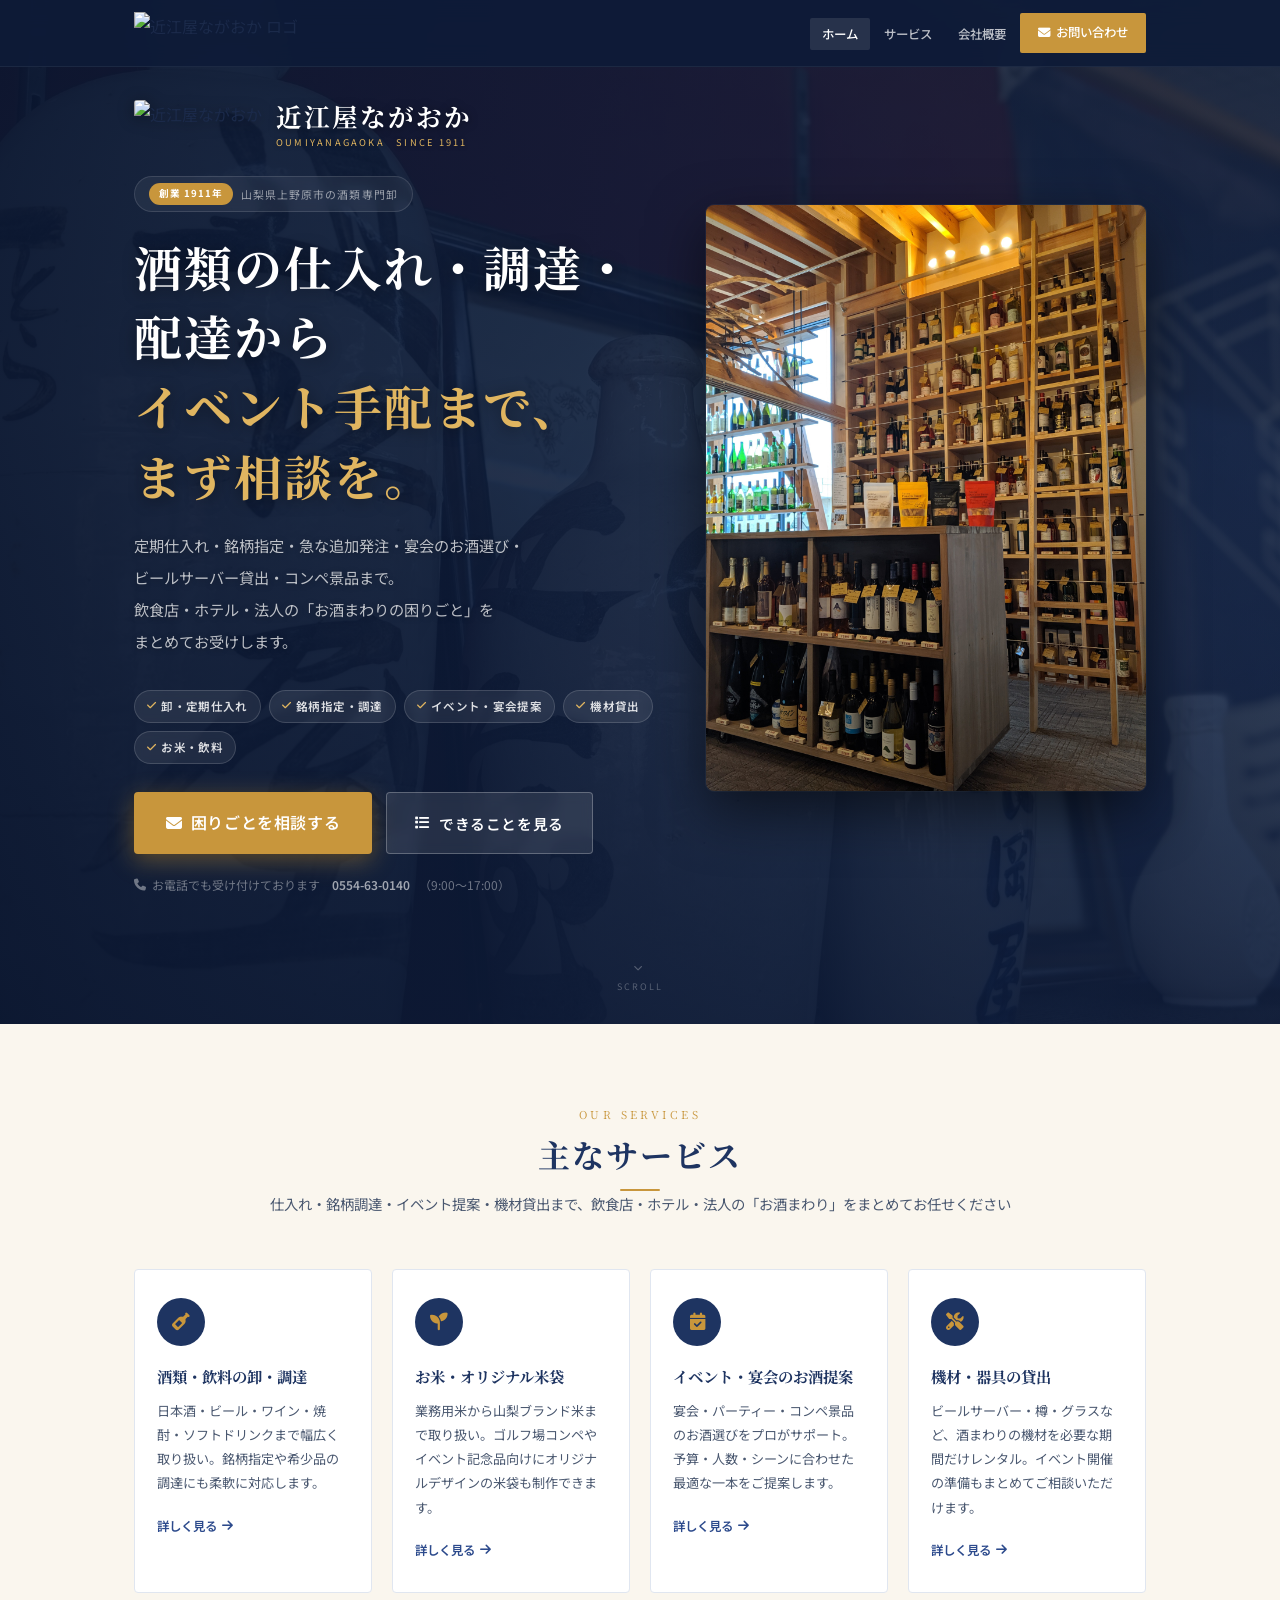
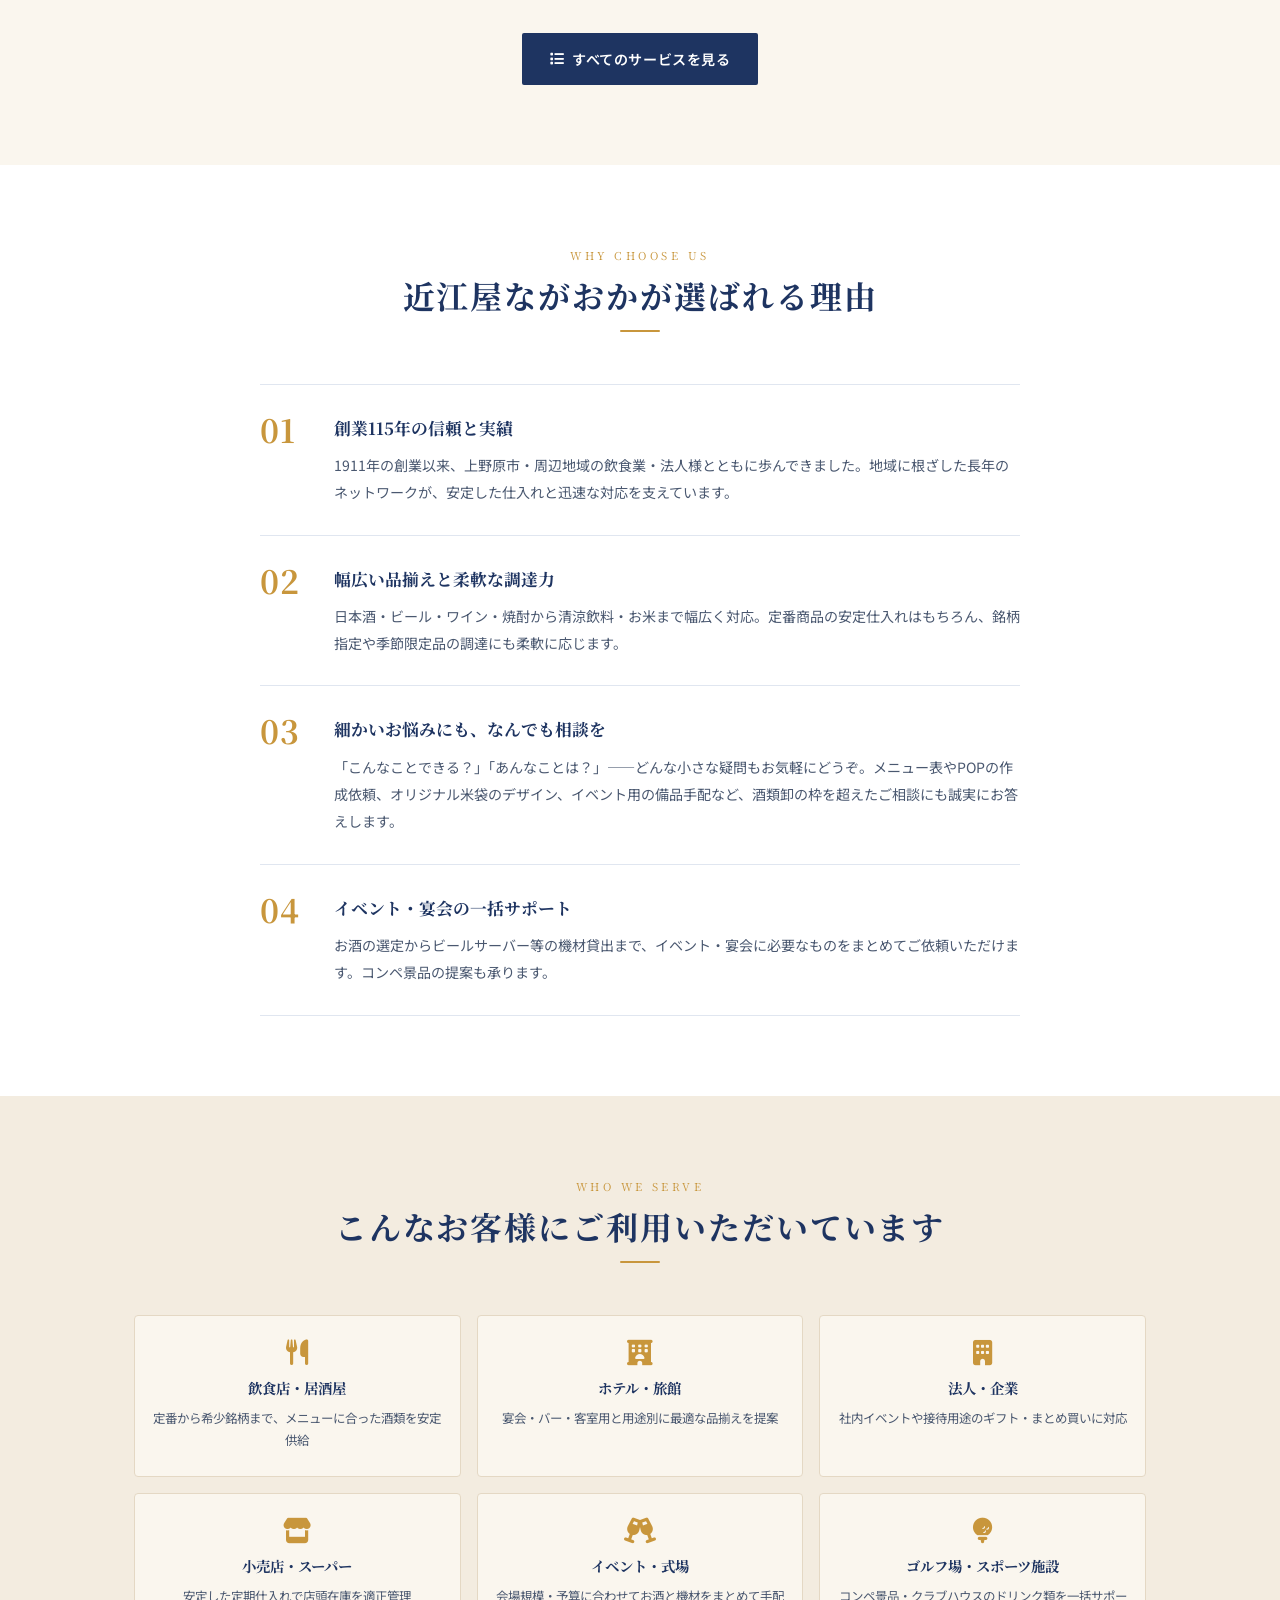
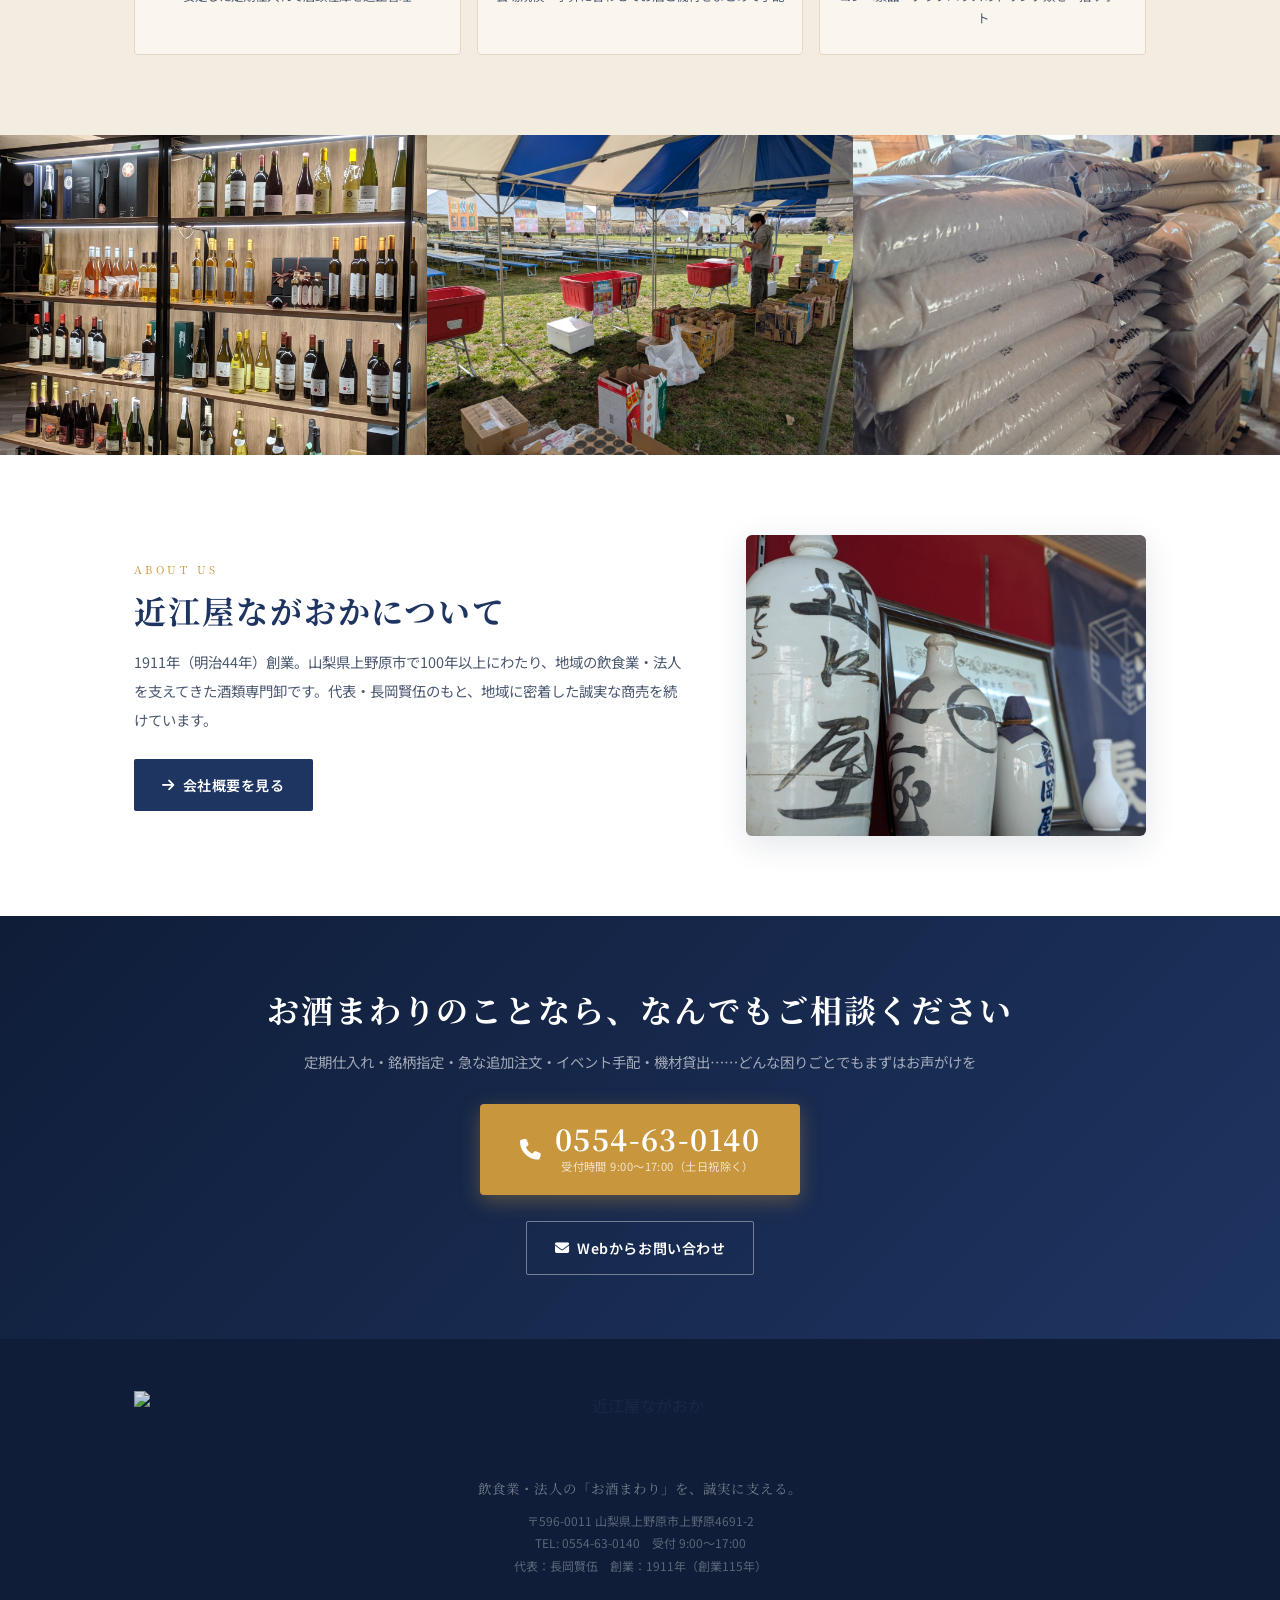
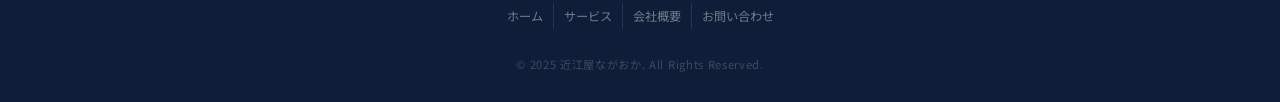
==== index.html @ 9a0a8eca "Initial commit via Netlify [skip ci]" ====
<!DOCTYPE html>
<html lang="ja">
<head>
  <meta charset="UTF-8">
  <meta name="viewport" content="width=device-width, initial-scale=1.0">
  <meta name="description" content="近江屋ながおか（上野原市）は創業1911年、地域の飲食店・法人を支える酒類専門卸です。日本酒・ビール・ワインの卸・配達・イベント提案・機材貸出まで一括サポート。">
  <title>近江屋ながおか｜酒類専門卸・上野原市</title>

  <!-- Google Fonts -->
  <link rel="preconnect" href="https://fonts.googleapis.com">
  <link rel="preconnect" href="https://fonts.gstatic.com" crossorigin>
  <link href="https://fonts.googleapis.com/css2?family=Noto+Serif+JP:wght@400;700&family=Noto+Sans+JP:wght@400;500;600&display=swap" rel="stylesheet">

  <!-- Font Awesome -->
  <link rel="stylesheet" href="https://cdn.jsdelivr.net/npm/@fortawesome/fontawesome-free@6.4.0/css/all.min.css">

  <!-- CSS -->
  <link rel="stylesheet" href="css/style.css">
  <link rel="stylesheet" href="css/index.css">
</head>
<body>

<!-- ═══════════════════════════════════════════
     ヘッダー
═══════════════════════════════════════════ -->
<header id="gh" role="banner">
  <div class="gh-inner">
    <a href="index.html" class="gh-logo" aria-label="近江屋ながおか トップへ">
      <img src="https://www.genspark.ai/api/files/s/0LkGiuzf" alt="近江屋ながおか ロゴ">
    </a>
    <button id="hbg" aria-label="メニューを開く" aria-expanded="false">
      <span></span><span></span><span></span>
    </button>
    <nav id="gnav" aria-label="グローバルナビゲーション">
      <ul>
        <li><a href="index.html">ホーム</a></li>
        <li><a href="services.html">サービス</a></li>
        <li><a href="about.html">会社概要</a></li>
        <li><a href="contact.html" class="gnav-cta"><i class="fas fa-envelope"></i> お問い合わせ</a></li>
      </ul>
    </nav>
  </div>
</header>

<!-- ═══════════════════════════════════════════
     ヒーロー
═══════════════════════════════════════════ -->
<main>
<section id="hero" aria-label="メインビジュアル">
  <div class="hero-body">
    <div class="hero-text">
      <!-- 屋号 大見出し -->
      <div class="hero-brand">
        <img src="https://www.genspark.ai/api/files/s/0LkGiuzf" alt="近江屋ながおか" class="hero-brand-logo">
        <div class="hero-brand-text">
          <span class="hero-brand-name">近江屋ながおか</span>
          <span class="hero-brand-ruby">OUMIYANAGAOKA　SINCE 1911</span>
        </div>
      </div>

      <p class="hero-badge">
        <span class="hero-badge-tag">創業 1911年</span>
        山梨県上野原市の酒類専門卸
      </p>
      <h1 class="hero-h1">
        酒類の仕入れ・調達・配達から<br>
        <em>イベント手配まで、<br class="hero-h1-br">まず相談を。</em>
      </h1>
      <p class="hero-desc">
        定期仕入れ・銘柄指定・急な追加発注・宴会のお酒選び・<br>
        ビールサーバー貸出・コンペ景品まで。<br>
        飲食店・ホテル・法人の「お酒まわりの困りごと」を<br>
        まとめてお受けします。
      </p>
      <!-- サービスタグ -->
      <div class="hero-tags">
        <span><i class="fas fa-check"></i> 卸・定期仕入れ</span>
        <span><i class="fas fa-check"></i> 銘柄指定・調達</span>
        <span><i class="fas fa-check"></i> イベント・宴会提案</span>
        <span><i class="fas fa-check"></i> 機材貸出</span>
        <span><i class="fas fa-check"></i> お米・飲料</span>
      </div>
      <div class="hero-btns">
        <a href="contact.html" class="btn btn-gold btn-lg">
          <i class="fas fa-envelope"></i> 困りごとを相談する
        </a>
        <a href="services.html" class="btn btn-tel btn-lg">
          <i class="fas fa-list"></i> できることを見る
        </a>
      </div>
      <p class="hero-tel">
        <i class="fas fa-phone"></i>
        お電話でも受け付けております &nbsp;
        <a href="tel:0554630140" style="color:rgba(255,255,255,.6);font-weight:600">0554-63-0140</a>
        &nbsp;（9:00〜17:00）
      </p>
    </div>
    <div class="hero-imgs" aria-hidden="true">
      <div class="hero-img-main">
        <img src="img/store-shelf.jpg" alt="豊富な酒類の品揃え" loading="eager">
      </div>
      <!-- hero-img-sub 非表示（1枚のみ表示） -->
    </div>
  </div>
  <div class="hero-scroll" aria-hidden="true">
    <i class="fas fa-chevron-down"></i>
    <span>SCROLL</span>
  </div>
</section>

<!-- ═══════════════════════════════════════════
     サービス概要（3カード）
═══════════════════════════════════════════ -->
<section class="section bg-cream" id="services-overview" aria-labelledby="svc-title">
  <div class="wrap">
    <header class="sec-head fade">
      <span class="sec-en">Our Services</span>
      <h2 class="sec-ja" id="svc-title">主なサービス</h2>
      <div class="sec-rule"></div>
      <p class="sec-lead">仕入れ・銘柄調達・イベント提案・機材貸出まで、飲食店・ホテル・法人の「お酒まわり」をまとめてお任せください</p>
    </header>

    <div class="svc-index-grid">
      <!-- カード1 -->
      <article class="svc-card fade fade-d1">
        <div class="svc-icon"><i class="fas fa-wine-bottle"></i></div>
        <h3>酒類・飲料の卸・調達</h3>
        <p>日本酒・ビール・ワイン・焼酎・ソフトドリンクまで幅広く取り扱い。銘柄指定や希少品の調達にも柔軟に対応します。</p>
        <a href="services.html#sourcing" class="svc-more">詳しく見る <i class="fas fa-arrow-right"></i></a>
      </article>
      <!-- カード2 -->
      <article class="svc-card fade fade-d2">
        <div class="svc-icon"><i class="fas fa-seedling"></i></div>
        <h3>お米・オリジナル米袋</h3>
        <p>業務用米から山梨ブランド米まで取り扱い。ゴルフ場コンペやイベント記念品向けにオリジナルデザインの米袋も制作できます。</p>
        <a href="services.html#rice" class="svc-more">詳しく見る <i class="fas fa-arrow-right"></i></a>
      </article>
      <!-- カード3（旧カード2） -->
      <article class="svc-card fade fade-d3">
        <div class="svc-icon"><i class="fas fa-calendar-check"></i></div>
        <h3>イベント・宴会のお酒提案</h3>
        <p>宴会・パーティー・コンペ景品のお酒選びをプロがサポート。予算・人数・シーンに合わせた最適な一本をご提案します。</p>
        <a href="services.html#event" class="svc-more">詳しく見る <i class="fas fa-arrow-right"></i></a>
      </article>
      <!-- カード3 -->
      <article class="svc-card fade fade-d3">
        <div class="svc-icon"><i class="fas fa-tools"></i></div>
        <h3>機材・器具の貸出</h3>
        <p>ビールサーバー・樽・グラスなど、酒まわりの機材を必要な期間だけレンタル。イベント開催の準備もまとめてご相談いただけます。</p>
        <a href="services.html#rental" class="svc-more">詳しく見る <i class="fas fa-arrow-right"></i></a>
      </article>
    </div>

    <div class="svc-all-btn fade">
      <a href="services.html" class="btn btn-navy">
        <i class="fas fa-list"></i> すべてのサービスを見る
      </a>
    </div>
  </div>
</section>

<!-- ═══════════════════════════════════════════
     強み（ナンバリング形式）
═══════════════════════════════════════════ -->
<section class="section bg-white" id="strengths" aria-labelledby="str-title">
  <div class="wrap">
    <header class="sec-head fade">
      <span class="sec-en">Why Choose Us</span>
      <h2 class="sec-ja" id="str-title">近江屋ながおかが選ばれる理由</h2>
      <div class="sec-rule"></div>
    </header>

    <ol class="strength-list">
      <li class="strength-item fade">
        <span class="str-num">01</span>
        <div class="str-body">
          <h3>創業115年の信頼と実績</h3>
          <p>1911年の創業以来、上野原市・周辺地域の飲食業・法人様とともに歩んできました。地域に根ざした長年のネットワークが、安定した仕入れと迅速な対応を支えています。</p>
        </div>
      </li>
      <li class="strength-item fade">
        <span class="str-num">02</span>
        <div class="str-body">
          <h3>幅広い品揃えと柔軟な調達力</h3>
          <p>日本酒・ビール・ワイン・焼酎から清涼飲料・お米まで幅広く対応。定番商品の安定仕入れはもちろん、銘柄指定や季節限定品の調達にも柔軟に応じます。</p>
        </div>
      </li>
      <li class="strength-item fade">
        <span class="str-num">03</span>
        <div class="str-body">
          <h3>細かいお悩みにも、なんでも相談を</h3>
          <p>「こんなことできる？」「あんなことは？」——どんな小さな疑問もお気軽にどうぞ。メニュー表やPOPの作成依頼、オリジナル米袋のデザイン、イベント用の備品手配など、酒類卸の枠を超えたご相談にも誠実にお答えします。</p>
        </div>
      </li>
      <li class="strength-item fade">
        <span class="str-num">04</span>
        <div class="str-body">
          <h3>イベント・宴会の一括サポート</h3>
          <p>お酒の選定からビールサーバー等の機材貸出まで、イベント・宴会に必要なものをまとめてご依頼いただけます。コンペ景品の提案も承ります。</p>
        </div>
      </li>
    </ol>
  </div>
</section>

<!-- ═══════════════════════════════════════════
     対象業種
═══════════════════════════════════════════ -->
<section class="section bg-ivory" id="targets" aria-labelledby="tgt-title">
  <div class="wrap">
    <header class="sec-head fade">
      <span class="sec-en">Who We Serve</span>
      <h2 class="sec-ja" id="tgt-title">こんなお客様にご利用いただいています</h2>
      <div class="sec-rule"></div>
    </header>

    <div class="target-grid">
      <div class="target-card fade fade-d1">
        <i class="fas fa-utensils" aria-hidden="true"></i>
        <h3>飲食店・居酒屋</h3>
        <p>定番から希少銘柄まで、メニューに合った酒類を安定供給</p>
      </div>
      <div class="target-card fade fade-d2">
        <i class="fas fa-hotel" aria-hidden="true"></i>
        <h3>ホテル・旅館</h3>
        <p>宴会・バー・客室用と用途別に最適な品揃えを提案</p>
      </div>
      <div class="target-card fade fade-d3">
        <i class="fas fa-building" aria-hidden="true"></i>
        <h3>法人・企業</h3>
        <p>社内イベントや接待用途のギフト・まとめ買いに対応</p>
      </div>
      <div class="target-card fade fade-d1">
        <i class="fas fa-store" aria-hidden="true"></i>
        <h3>小売店・スーパー</h3>
        <p>安定した定期仕入れで店頭在庫を適正管理</p>
      </div>
      <div class="target-card fade fade-d2">
        <i class="fas fa-glass-cheers" aria-hidden="true"></i>
        <h3>イベント・式場</h3>
        <p>会場規模・予算に合わせてお酒と機材をまとめて手配</p>
      </div>
      <div class="target-card fade fade-d3">
        <i class="fas fa-golf-ball" aria-hidden="true"></i>
        <h3>ゴルフ場・スポーツ施設</h3>
        <p>コンペ景品・クラブハウスのドリンク類を一括サポート</p>
      </div>
    </div>
  </div>
</section>

<!-- ═══════════════════════════════════════════
     写真帯
═══════════════════════════════════════════ -->
<div class="photo-strip" aria-hidden="true">
  <div class="photo-strip-item">
    <img src="img/event-sake2.jpg" alt="イベントでのお酒の陳列" loading="lazy">
  </div>
  <div class="photo-strip-item">
    <img src="img/event-dobu.jpg" alt="野外バーベキューイベントの様子" loading="lazy">
  </div>
  <div class="photo-strip-item">
    <img src="img/rice-stock.jpg" alt="お米の大量在庫・卸対応" loading="lazy">
  </div>
</div>

<!-- ═══════════════════════════════════════════
     会社概要リンク帯
═══════════════════════════════════════════ -->
<section class="section bg-white" id="about-teaser" aria-labelledby="abt-title">
  <div class="wrap about-teaser-inner">
    <div class="about-teaser-text fade">
      <span class="sec-en">About Us</span>
      <h2 class="sec-ja" id="abt-title" style="text-align:left;margin-bottom:16px">近江屋ながおかについて</h2>
      <p style="color:var(--tx-mid);font-size:.9rem;line-height:2;margin-bottom:24px">
        1911年（明治44年）創業。山梨県上野原市で100年以上にわたり、地域の飲食業・法人を支えてきた酒類専門卸です。代表・長岡賢伍のもと、地域に密着した誠実な商売を続けています。
      </p>
      <a href="about.html" class="btn btn-navy">
        <i class="fas fa-arrow-right"></i> 会社概要を見る
      </a>
    </div>
    <div class="about-teaser-img fade fade-d2">
      <img src="img/hero-bg.jpg" alt="創業以来受け継がれる近江屋ながおかの歴史" loading="lazy">
    </div>
  </div>
</section>

<!-- ═══════════════════════════════════════════
     CTAバナー
═══════════════════════════════════════════ -->
<div class="cta-band" role="complementary" aria-label="お問い合わせ案内">
  <h2 class="fade">お酒まわりのことなら、なんでもご相談ください</h2>
  <p class="fade fade-d1">定期仕入れ・銘柄指定・急な追加注文・イベント手配・機材貸出……どんな困りごとでもまずはお声がけを</p>
  <div class="fade fade-d2">
    <a href="tel:0554630140" class="cta-tel-btn">
      <i class="fas fa-phone"></i>
      <span>
        <span class="cta-tel-num">0554-63-0140</span>
        <span class="cta-tel-hrs">受付時間 9:00〜17:00（土日祝除く）</span>
      </span>
    </a>
  </div>
  <div class="cta-sub fade fade-d3">
    <a href="contact.html" class="btn btn-outline" style="color:#fff;border-color:rgba(255,255,255,.4)">
      <i class="fas fa-envelope"></i> Webからお問い合わせ
    </a>
  </div>
</div>
</main>

<!-- ═══════════════════════════════════════════
     フッター
═══════════════════════════════════════════ -->
<footer id="gf" role="contentinfo">
  <div class="gf-inner">
    <div class="gf-logo">
      <img src="https://www.genspark.ai/api/files/s/0LkGiuzf" alt="近江屋ながおか">
    </div>
    <p class="gf-catch">飲食業・法人の「お酒まわり」を、誠実に支える。</p>
    <p class="gf-info">
      〒596-0011 山梨県上野原市上野原4691-2<br>
      TEL: 0554-63-0140　受付 9:00〜17:00<br>
      代表：長岡賢伍　創業：1911年（創業115年）
    </p>
    <nav class="gf-nav" aria-label="フッターナビゲーション">
      <ul>
        <li><a href="index.html">ホーム</a></li>
        <li><a href="services.html">サービス</a></li>
        <li><a href="about.html">会社概要</a></li>
        <li><a href="contact.html">お問い合わせ</a></li>
      </ul>
    </nav>
    <p class="gf-copy">© 2025 近江屋ながおか. All Rights Reserved.</p>
  </div>
</footer>

<!-- ページトップ -->
<button id="pg-top" aria-label="ページトップへ戻る">
  <i class="fas fa-chevron-up"></i>
</button>

<script src="js/main.js"></script>
</body>
</html>
---- css/style.css ----
/* ============================================================
   近江屋ながおか — 共通スタイルシート v6
   設計：シンプル・清潔・老舗感・モバイルファースト
   紺（#1e3461）× 金（#c8963c）× クリーム（#faf6ee）
   ============================================================ */

/* ── カスタムプロパティ ─────────────────────── */
:root {
  --navy:      #1e3461;
  --navy-deep: #0f1d38;
  --navy-mid:  #2c4a8c;
  --navy-pale: #edf0f8;
  --gold:      #c8963c;
  --gold-lt:   #e0b560;
  --cream:     #faf6ee;
  --ivory:     #f3ece0;
  --sand:      #e8dcc8;
  --tx-dark:   #1b2a4a;
  --tx-mid:    #4a5870;
  --tx-muted:  #8a96ae;
  --rule:      #e0e6f0;
  --rule-w:    #e4d8c4;
  --white:     #ffffff;

  --serif: 'Noto Serif JP', 'Yu Mincho', serif;
  --sans:  'Noto Sans JP', 'Hiragino Kaku Gothic ProN', sans-serif;
  --wrap:  1060px;
  --ease:  0.25s ease;
}

/* ── リセット ─────────────────────────────── */
*,*::before,*::after{box-sizing:border-box;margin:0;padding:0}
html{scroll-behavior:smooth;font-size:16px}
body{font-family:var(--sans);color:var(--tx-dark);background:var(--white);
     line-height:1.85;-webkit-font-smoothing:antialiased}
img{max-width:100%;height:auto;display:block}
a{color:inherit;text-decoration:none}
ul{list-style:none}
button{cursor:pointer;border:none;background:none;font-family:inherit}

/* ── レイアウト補助 ──────────────────────── */
.wrap{max-width:var(--wrap);margin:0 auto;padding:0 24px}
.section{padding:80px 0}
.section-sm{padding:56px 0}
.bg-white{background:var(--white)}
.bg-cream{background:var(--cream)}
.bg-ivory{background:var(--ivory)}
.bg-navy{background:var(--navy);color:#fff}

/* ── セクションヘッダー（共通） ────────────── */
.sec-head{text-align:center;margin-bottom:52px}
.sec-en{
  display:block;font-family:var(--serif);font-size:.68rem;
  letter-spacing:.32em;color:var(--gold);text-transform:uppercase;
  margin-bottom:8px
}
.sec-ja{
  font-family:var(--serif);font-size:clamp(1.45rem,3vw,2rem);
  font-weight:700;color:var(--navy);letter-spacing:.06em;line-height:1.4;
  margin-bottom:12px
}
.bg-navy .sec-ja{color:#fff}
.sec-lead{font-size:.9rem;color:var(--tx-mid)}
.bg-navy .sec-lead{color:rgba(255,255,255,.6)}
.sec-rule{
  width:40px;height:2px;background:var(--gold);
  margin:12px auto 0;border-radius:1px
}

/* ── ボタン ───────────────────────────────── */
.btn{
  display:inline-flex;align-items:center;justify-content:center;
  gap:8px;padding:13px 28px;border-radius:2px;
  font-family:var(--sans);font-size:.88rem;font-weight:600;
  letter-spacing:.04em;cursor:pointer;border:none;
  transition:background var(--ease),color var(--ease),
             transform var(--ease),box-shadow var(--ease);
  white-space:nowrap
}
.btn:hover{transform:translateY(-2px)}
.btn-gold{
  background:var(--gold);color:#fff;
  box-shadow:0 4px 14px rgba(200,150,60,.32)
}
.btn-gold:hover{
  background:var(--gold-lt);color:var(--navy-deep);
  box-shadow:0 6px 20px rgba(200,150,60,.42)
}
.btn-navy{background:var(--navy);color:#fff}
.btn-navy:hover{background:var(--navy-mid)}
.btn-outline{
  background:transparent;color:var(--navy);
  border:1.5px solid var(--navy)
}
.btn-outline:hover{background:var(--navy);color:#fff}
.btn-lg{padding:16px 36px;font-size:1rem}
.btn-full{width:100%}
.btn-tel{
  background:transparent;color:inherit;
  border:1.5px solid rgba(255,255,255,.5)
}
.btn-tel:hover{background:rgba(255,255,255,.1);border-color:#fff}

/* ── フェードイン ─────────────────────────── */
.fade{opacity:0;transform:translateY(18px);
      transition:opacity .6s ease,transform .6s ease}
.fade.in{opacity:1;transform:none}
.fade-d1{transition-delay:.1s}
.fade-d2{transition-delay:.2s}
.fade-d3{transition-delay:.3s}

/* ═══════════════════════════════════════════
   ヘッダー（全ページ共通）
═══════════════════════════════════════════ */
#gh{
  position:fixed;top:0;left:0;width:100%;z-index:900;
  padding:12px 0;
  background:rgba(14,27,56,.9);
  backdrop-filter:blur(12px);
  border-bottom:1px solid rgba(255,255,255,.06);
  transition:padding var(--ease),background var(--ease),box-shadow var(--ease)
}
#gh.scrolled{
  padding:8px 0;
  background:rgba(14,27,56,.98);
  box-shadow:0 2px 20px rgba(0,0,0,.35)
}
.gh-inner{
  max-width:var(--wrap);margin:0 auto;padding:0 24px;
  display:flex;align-items:center;justify-content:space-between;gap:12px
}
.gh-logo{flex-shrink:0}
.gh-logo img{
  height:42px;width:auto;
  transition:opacity var(--ease)
}
.gh-logo img:hover{opacity:.8}

/* ナビ */
#gnav ul{display:flex;align-items:center;gap:2px}
#gnav a{
  font-size:.78rem;font-weight:500;color:rgba(255,255,255,.72);
  padding:7px 12px;border-radius:2px;white-space:nowrap;
  transition:color var(--ease),background var(--ease)
}
#gnav a:hover,#gnav a.current{
  color:#fff;background:rgba(255,255,255,.1)
}
.gnav-cta{
  background:var(--gold)!important;color:#fff!important;
  padding:8px 18px!important;
  display:inline-flex!important;align-items:center;gap:6px
}
.gnav-cta:hover{
  background:var(--gold-lt)!important;
  color:var(--navy-deep)!important
}

/* ハンバーガー */
#hbg{
  display:none;flex-direction:column;gap:5px;
  padding:6px;z-index:910
}
#hbg span{
  display:block;width:22px;height:2px;
  background:#fff;border-radius:1px;
  transition:transform var(--ease),opacity var(--ease)
}
#hbg.open span:nth-child(1){transform:translateY(7px) rotate(45deg)}
#hbg.open span:nth-child(2){opacity:0}
#hbg.open span:nth-child(3){transform:translateY(-7px) rotate(-45deg)}

/* ページトップ */
#pg-top{
  position:fixed;bottom:24px;right:18px;
  width:44px;height:44px;border-radius:50%;
  background:var(--gold);color:#fff;font-size:.9rem;
  display:flex;align-items:center;justify-content:center;
  opacity:0;pointer-events:none;
  transition:opacity var(--ease),background var(--ease);
  z-index:800;box-shadow:0 4px 14px rgba(0,0,0,.22)
}
#pg-top.show{opacity:1;pointer-events:auto}
#pg-top:hover{background:var(--gold-lt)}

/* ═══════════════════════════════════════════
   フッター（全ページ共通）
═══════════════════════════════════════════ */
#gf{background:var(--navy-deep);padding:52px 0 28px;text-align:center}
.gf-inner{max-width:var(--wrap);margin:0 auto;padding:0 24px}
.gf-logo img{
  height:72px;width:auto;margin:0 auto 14px;
  opacity:.85
}
.gf-catch{
  font-family:var(--serif);font-size:.84rem;
  color:rgba(255,255,255,.42);letter-spacing:.08em;margin-bottom:8px
}
.gf-info{
  font-size:.75rem;color:rgba(255,255,255,.32);
  line-height:1.9;margin-bottom:22px
}
.gf-nav ul{
  display:flex;flex-wrap:wrap;justify-content:center;
  margin-bottom:24px
}
.gf-nav a{
  font-size:.76rem;color:rgba(255,255,255,.42);
  padding:4px 10px;
  border-right:1px solid rgba(255,255,255,.1);
  transition:color var(--ease)
}
.gf-nav li:last-child a{border-right:none}
.gf-nav a:hover{color:var(--gold-lt)}
.gf-copy{font-size:.7rem;color:rgba(255,255,255,.2);letter-spacing:.06em}

/* ═══════════════════════════════════════════
   ページヘッダー（内部ページ用）
═══════════════════════════════════════════ */
.page-hero{
  padding:120px 0 56px;
  background:linear-gradient(155deg,var(--navy-deep) 0%,var(--navy) 100%);
  text-align:center;
  position:relative;overflow:hidden
}
.page-hero::before{
  content:'';position:absolute;inset:0;
  background-image:
    linear-gradient(rgba(255,255,255,.025) 1px,transparent 1px),
    linear-gradient(90deg,rgba(255,255,255,.025) 1px,transparent 1px);
  background-size:44px 44px;pointer-events:none
}
.page-hero-en{
  font-family:var(--serif);font-size:.68rem;letter-spacing:.35em;
  color:rgba(200,150,60,.75);text-transform:uppercase;margin-bottom:8px
}
.page-hero-ja{
  font-family:var(--serif);font-size:clamp(1.7rem,4vw,2.4rem);
  font-weight:700;color:#fff;letter-spacing:.06em
}
.breadcrumb{
  margin-top:20px;font-size:.74rem;
  color:rgba(255,255,255,.38);
  display:flex;align-items:center;justify-content:center;gap:6px
}
.breadcrumb a{color:rgba(255,255,255,.5);transition:color var(--ease)}
.breadcrumb a:hover{color:var(--gold-lt)}
.breadcrumb i{font-size:.55rem}

/* ═══════════════════════════════════════════
   フォーム（contact.html用）
═══════════════════════════════════════════ */
.form-card{
  background:var(--white);border-radius:4px;
  padding:40px 40px;border:1px solid var(--rule);
  box-shadow:0 4px 24px rgba(27,42,74,.06)
}
.form-row{margin-bottom:22px}
.form-row label{
  display:block;font-size:.82rem;font-weight:600;
  color:var(--tx-dark);margin-bottom:7px;letter-spacing:.03em
}
.req{
  font-size:.6rem;background:var(--gold);color:#fff;
  padding:2px 7px;border-radius:2px;margin-left:6px;
  font-weight:700;vertical-align:middle
}
.form-row input,
.form-row select,
.form-row textarea{
  width:100%;padding:12px 14px;
  border:1.5px solid var(--rule);border-radius:2px;
  font-family:var(--sans);font-size:.9rem;color:var(--tx-dark);
  background:var(--white);
  transition:border-color var(--ease),box-shadow var(--ease);
  appearance:auto
}
.form-row input:focus,
.form-row select:focus,
.form-row textarea:focus{
  outline:none;border-color:var(--navy-mid);
  box-shadow:0 0 0 3px rgba(44,74,140,.1)
}
.form-row textarea{resize:vertical;min-height:130px}
.chk-label{
  display:flex;align-items:center;gap:10px;
  cursor:pointer;font-size:.84rem;color:var(--tx-mid)
}
.chk-label input[type=checkbox]{
  width:18px;height:18px;accent-color:var(--navy-mid)
}
.form-msg{
  margin-top:14px;padding:12px 16px;
  border-radius:2px;font-size:.84rem;display:none
}
.form-msg.ok{display:block;background:#e6f4ea;color:#1e6b3c;border:1px solid #b2dfcf}
.form-msg.ng{display:block;background:#fdecea;color:#8b1a1a;border:1px solid #f5c6c6}

/* ─── フォームレイアウト 2カラム ─── */
.form-2col{display:grid;grid-template-columns:1fr 1fr;gap:0 20px}

/* ═══════════════════════════════════════════
   レスポンシブ共通
═══════════════════════════════════════════ */
@media(max-width:860px){
  .section{padding:56px 0}
  #hbg{display:flex}
  .gh-logo img{height:34px}
  #gnav{
    position:fixed;top:0;right:0;
    width:min(280px,85vw);height:100vh;
    background:var(--navy-deep);
    padding:76px 22px 36px;
    transform:translateX(100%);
    transition:transform var(--ease);
    box-shadow:-6px 0 32px rgba(0,0,0,.5);
    z-index:905;overflow-y:auto
  }
  #gnav.open{transform:translateX(0)}
  #gnav ul{flex-direction:column;gap:0}
  #gnav a{
    display:block;padding:14px 0;font-size:.96rem;
    border-bottom:1px solid rgba(255,255,255,.07);
    color:rgba(255,255,255,.78)
  }
  .gnav-cta{
    background:transparent!important;
    border:1px solid var(--gold)!important;
    color:var(--gold)!important;
    border-radius:0!important;
    justify-content:flex-start!important
  }
  .form-2col{grid-template-columns:1fr}
  .form-card{padding:26px 20px}
}

@media(max-width:520px){
  .sec-ja{font-size:1.4rem}
  .gf-logo img{height:52px}
}

:focus-visible{outline:2px solid var(--gold);outline-offset:3px}
---- css/index.css ----
/* ── トップページ専用スタイル ── */

/* ── ヒーロー内 屋号ブランド表示 ──────── */
.hero-brand{
  display:flex;align-items:center;gap:14px;
  margin-bottom:24px;
  max-width:fit-content
}
.hero-brand-logo{
  height:52px;width:auto;flex-shrink:0;
  border-radius:3px;
  filter:drop-shadow(0 2px 8px rgba(0,0,0,.4))
}
.hero-brand-text{
  display:flex;flex-direction:column;gap:3px
}
.hero-brand-name{
  font-family:var(--serif);
  font-size:clamp(1.2rem,2.4vw,1.6rem);
  font-weight:700;color:#fff;
  letter-spacing:.08em;line-height:1.2;
  text-shadow:0 1px 8px rgba(0,0,0,.5)
}
.hero-brand-ruby{
  font-size:.58rem;color:var(--gold-lt);
  letter-spacing:.24em;text-transform:uppercase;
  text-shadow:0 1px 4px rgba(0,0,0,.4)
}

/* ヒーロー ── フルスクリーン背景写真スタイル */
#hero{
  min-height:100svh;
  display:flex;flex-direction:column;
  position:relative;overflow:hidden;
  background:#0d1e3a
}
/* 背景写真レイヤー */
#hero::after{
  content:'';
  position:absolute;inset:0;
  background-image:url('../img/hero-bg.jpg');
  background-size:cover;
  background-position:20% center;
  opacity:.42;
  z-index:0
}
/* 温かみのあるグラデーションオーバーレイ */
#hero::before{
  content:'';
  position:absolute;inset:0;
  background:
    linear-gradient(
      to right,
      rgba(10,22,48,.88) 0%,
      rgba(14,28,58,.72) 50%,
      rgba(18,34,68,.45) 100%
    ),
    linear-gradient(
      to bottom,
      rgba(0,0,0,.1) 0%,
      transparent 40%,
      rgba(10,18,40,.6) 100%
    );
  z-index:1;pointer-events:none
}
.hero-body{
  flex:1;display:flex;align-items:center;
  max-width:var(--wrap);margin:0 auto;
  padding:100px 24px 48px;width:100%;
  gap:52px;
  position:relative;z-index:2
}
.hero-text{flex:1;min-width:0}

/* 受賞・実績バッジ */
.hero-badge{
  display:inline-flex;align-items:center;gap:8px;
  font-size:.68rem;
  color:rgba(255,255,255,.55);
  letter-spacing:.1em;margin-bottom:20px;
  background:rgba(255,255,255,.06);
  border:1px solid rgba(255,255,255,.12);
  padding:6px 14px;border-radius:20px;
  backdrop-filter:blur(6px)
}
.hero-badge-tag{
  background:var(--gold);color:#fff;
  font-size:.6rem;font-weight:700;
  padding:2px 10px;border-radius:20px;letter-spacing:.1em
}

/* メインコピー */
.hero-h1{
  font-family:var(--serif);
  font-size:clamp(1.9rem,4.2vw,3rem);
  font-weight:700;color:#fff;line-height:1.45;
  letter-spacing:.04em;margin-bottom:20px;
  text-shadow:0 2px 16px rgba(0,0,0,.45)
}
.hero-h1 em{
  font-style:normal;
  color:var(--gold-lt);
  display:block;
  position:relative;
  padding-left:0
}

/* サブコピー */
.hero-desc{
  font-size:clamp(.88rem,1.8vw,.95rem);
  color:rgba(255,255,255,.72);
  line-height:2.1;margin-bottom:32px;
  text-shadow:0 1px 6px rgba(0,0,0,.3)
}

/* サービスタグ一覧 */
.hero-tags{
  display:flex;flex-wrap:wrap;gap:8px;
  margin-bottom:28px
}
.hero-tags span{
  display:inline-flex;align-items:center;gap:5px;
  font-size:.72rem;font-weight:600;
  color:rgba(255,255,255,.85);
  background:rgba(255,255,255,.08);
  border:1px solid rgba(255,255,255,.15);
  padding:5px 12px;border-radius:20px;
  letter-spacing:.03em;
  backdrop-filter:blur(4px)
}
.hero-tags span i{
  color:var(--gold-lt);font-size:.65rem
}

/* CTAボタングループ */
.hero-btns{
  display:flex;flex-wrap:wrap;gap:14px;
  margin-bottom:20px
}
.hero-btns .btn-gold{
  font-size:1rem;
  padding:16px 32px;
  border-radius:4px;
  box-shadow:0 6px 24px rgba(200,150,60,.45),0 2px 8px rgba(0,0,0,.3);
  letter-spacing:.04em;
  transition:transform .22s,box-shadow .22s,background .22s
}
.hero-btns .btn-gold:hover{
  transform:translateY(-3px);
  box-shadow:0 10px 32px rgba(200,150,60,.55),0 4px 12px rgba(0,0,0,.3)
}
.hero-btns .btn-tel{
  font-size:.92rem;
  padding:16px 28px;
  border-radius:4px;
  background:rgba(255,255,255,.1);
  border:1px solid rgba(255,255,255,.25);
  color:#fff;
  backdrop-filter:blur(6px);
  transition:background .22s,border-color .22s,transform .22s
}
.hero-btns .btn-tel:hover{
  background:rgba(255,255,255,.18);
  border-color:rgba(255,255,255,.45);
  transform:translateY(-2px)
}

/* 電話番号小テキスト */
.hero-tel{
  font-size:.75rem;color:rgba(255,255,255,.4);
  display:flex;align-items:center;gap:6px
}

/* 右カラム：写真2枚 */
.hero-imgs{
  flex:0 0 44%;max-width:440px;
  display:flex;flex-direction:column;gap:12px;
  position:relative;z-index:2
}
.hero-img-main{
  border-radius:8px;overflow:hidden;
  aspect-ratio:3/4;
  box-shadow:0 20px 56px rgba(0,0,0,.55),0 0 0 1px rgba(255,255,255,.06)
}
.hero-img-main img{
  width:100%;height:100%;object-fit:cover;
  transition:transform .6s ease
}
.hero-img-main:hover img{transform:scale(1.03)}
.hero-img-sub{
  border-radius:8px;overflow:hidden;
  aspect-ratio:16/7;
  box-shadow:0 10px 28px rgba(0,0,0,.4),0 0 0 1px rgba(255,255,255,.05)
}
.hero-img-sub img{
  width:100%;height:100%;object-fit:cover;
  transition:transform .6s ease
}
.hero-img-sub:hover img{transform:scale(1.03)}

/* スクロール誘導 */
.hero-scroll{
  text-align:center;padding:20px 0 28px;
  font-size:.56rem;letter-spacing:.24em;
  color:rgba(255,255,255,.28);
  display:flex;flex-direction:column;align-items:center;gap:6px;
  animation:bounce 2.4s infinite;
  position:relative;z-index:2
}
@keyframes bounce{0%,100%{transform:translateY(0)}50%{transform:translateY(5px)}}

/* ── サービス概要（トップ）────────────── */
.svc-index-grid{
  display:grid;
  grid-template-columns:repeat(4,1fr);
  gap:20px
}
.svc-card{
  background:var(--white);border:1px solid var(--rule);
  border-radius:4px;padding:28px 22px;
  transition:transform .25s,box-shadow .25s;
  position:relative;overflow:hidden
}
.svc-card::after{
  content:'';position:absolute;
  bottom:0;left:0;right:0;height:3px;
  background:linear-gradient(90deg,var(--navy),var(--gold));
  transform:scaleX(0);transform-origin:left;
  transition:transform .25s
}
.svc-card:hover{transform:translateY(-4px);box-shadow:0 10px 32px rgba(27,42,74,.1)}
.svc-card:hover::after{transform:scaleX(1)}
.svc-icon{
  width:48px;height:48px;border-radius:50%;
  background:var(--navy);display:flex;
  align-items:center;justify-content:center;
  margin-bottom:16px
}
.svc-icon i{color:var(--gold);font-size:1.1rem}
.svc-card h3{
  font-family:var(--serif);font-size:.96rem;
  font-weight:700;color:var(--navy);margin-bottom:8px
}
.svc-card p{
  font-size:.82rem;color:var(--tx-mid);
  line-height:1.85;margin-bottom:14px
}
.svc-more{
  font-size:.78rem;color:var(--navy-mid);font-weight:600;
  display:inline-flex;align-items:center;gap:5px;
  transition:gap .2s,color .2s
}
.svc-more:hover{gap:8px;color:var(--gold)}
.svc-all-btn{text-align:center;margin-top:40px}

/* ── 対象業種（トップ）──────────────── */
.target-grid{
  display:grid;
  grid-template-columns:repeat(3,1fr);
  gap:16px
}
.target-card{
  background:var(--cream);border:1px solid var(--rule-w);
  border-radius:4px;padding:24px 18px;text-align:center;
  transition:transform .25s,box-shadow .25s,border-color .25s
}
.target-card:hover{
  transform:translateY(-3px);
  box-shadow:0 8px 24px rgba(27,42,74,.09);
  border-color:var(--gold)
}
.target-card>i{
  font-size:1.6rem;color:var(--gold);
  display:block;margin-bottom:10px
}
.target-card h3{
  font-family:var(--serif);font-size:.9rem;
  font-weight:700;color:var(--navy);margin-bottom:6px
}
.target-card p{font-size:.78rem;color:var(--tx-mid);line-height:1.75}

/* ── 写真ギャラリー帯 ────────────────── */
.photo-strip{
  display:grid;
  grid-template-columns:repeat(3,1fr);
  gap:0
}
.photo-strip-item{
  aspect-ratio:4/3;overflow:hidden;
  background:var(--navy-pale)
}
.photo-strip-item img{
  width:100%;height:100%;object-fit:cover;
  transition:transform .5s ease
}
.photo-strip-item:hover img{transform:scale(1.05)}

/* ── CTAバナー ────────────────────────── */
.cta-band{
  background:linear-gradient(135deg,var(--navy-deep) 0%,var(--navy) 100%);
  padding:64px 24px;text-align:center
}
.cta-band h2{
  font-family:var(--serif);font-size:clamp(1.4rem,3vw,2rem);
  font-weight:700;color:#fff;margin-bottom:10px;letter-spacing:.06em
}
.cta-band p{
  font-size:.9rem;color:rgba(255,255,255,.6);
  margin-bottom:28px
}
.cta-tel-btn{
  display:inline-flex;align-items:center;gap:14px;
  background:var(--gold);color:#fff;
  padding:18px 40px;border-radius:4px;
  box-shadow:0 6px 20px rgba(200,150,60,.38);
  transition:background .25s,transform .25s;margin-bottom:10px
}
.cta-tel-btn:hover{
  background:var(--gold-lt);color:var(--navy-deep);
  transform:translateY(-2px)
}
.cta-tel-btn i{font-size:1.3rem}
.cta-tel-num{
  font-family:var(--serif);
  font-size:clamp(1.4rem,4vw,1.8rem);
  font-weight:700;letter-spacing:.05em;display:block;line-height:1.2
}
.cta-tel-hrs{
  font-size:.7rem;opacity:.75;display:block;
  letter-spacing:.04em
}
.cta-sub{
  display:flex;flex-wrap:wrap;justify-content:center;
  gap:12px;margin-top:16px
}

/* ── レスポンシブ（トップ専用）────────── */
@media(max-width:860px){
  /* ヒーロー：縦積みに */
  .hero-body{
    flex-direction:column;
    padding:88px 20px 36px;
    gap:32px
  }
  .hero-text{width:100%}

  /* ブランド */
  .hero-brand{max-width:100%}
  .hero-brand-logo{height:44px}
  .hero-brand-name{font-size:1.2rem}

  /* H1：タブレットは少し小さく */
  .hero-h1{font-size:clamp(1.5rem,4.5vw,2rem)}
  /* タブレットでは強制改行不要 */
  .hero-h1-br{display:none}

  /* サブコピー */
  .hero-desc{font-size:.88rem;line-height:1.9}

  /* サービスタグ */
  .hero-tags span{font-size:.68rem;padding:4px 10px}

  /* CTAボタン */
  .hero-btns{flex-direction:column;gap:10px}
  .hero-btns .btn{width:100%;justify-content:center;font-size:.92rem;padding:15px 20px}

  /* 右カラム写真 */
  .hero-imgs{
    max-width:100%;flex:none;width:100%;
    flex-direction:row;gap:8px
  }
  .hero-img-main{flex:1;aspect-ratio:4/3}
  .hero-img-sub{flex:1;aspect-ratio:4/3}

  /* サービスグリッド */
  .svc-index-grid{grid-template-columns:1fr 1fr}

  /* 対象業種 */
  .target-grid{grid-template-columns:1fr 1fr}

  /* フォトストリップ */
  .photo-strip{grid-template-columns:1fr 1fr}
  .photo-strip-item:last-child{display:none}

  /* 強み */
  .strength-item{gap:18px}
  .str-num{font-size:1.6rem;min-width:38px}

  /* 会社概要テザー */
  .about-teaser-inner{
    grid-template-columns:1fr;
    gap:28px
  }
  .about-teaser-img{max-height:240px}
}

@media(max-width:520px){
  /* ヒーロー：スマホ */
  .hero-body{padding:80px 16px 28px;gap:24px}

  /* H1：スマホは小さく、強制改行を活かす */
  .hero-h1{font-size:1.45rem;line-height:1.5}
  .hero-h1-br{display:inline}

  /* 説明文 */
  .hero-desc{font-size:.84rem}

  /* タグは小さめに */
  .hero-tags{gap:6px}
  .hero-tags span{font-size:.64rem;padding:4px 8px}

  /* 右カラム写真：スマホは縦積み */
  .hero-imgs{flex-direction:column}
  .hero-img-main{aspect-ratio:16/9}
  .hero-img-sub{display:none} /* スマホはメインのみ */

  /* グリッド */
  .svc-index-grid{grid-template-columns:1fr}
  .target-grid{grid-template-columns:1fr 1fr}
  .photo-strip{grid-template-columns:1fr}
  .photo-strip-item:last-child{display:block}

  /* 強み */
  .strength-item{flex-direction:column;gap:8px}
  .str-num{font-size:1.4rem}
}

/* ── 強みリスト（ナンバリング形式）────── */
.strength-list{
  list-style:none;
  display:flex;flex-direction:column;gap:0;
  max-width:760px;margin:0 auto;
  counter-reset:str
}
.strength-item{
  display:flex;align-items:flex-start;gap:28px;
  padding:28px 0;
  border-bottom:1px solid var(--rule)
}
.strength-item:first-child{border-top:1px solid var(--rule)}
.str-num{
  flex-shrink:0;
  font-family:var(--serif);font-size:2rem;font-weight:700;
  color:var(--gold);letter-spacing:.02em;line-height:1;
  min-width:46px
}
.str-body h3{
  font-family:var(--serif);font-size:1.05rem;
  font-weight:700;color:var(--navy);margin-bottom:8px
}
.str-body p{
  font-size:.88rem;color:var(--tx-mid);line-height:1.95
}

/* ── 会社概要テザー（横2カラム）───────── */
.about-teaser-inner{
  display:grid;
  grid-template-columns:1fr 400px;
  gap:56px;align-items:center
}
.about-teaser-img{
  border-radius:6px;overflow:hidden;
  box-shadow:0 8px 32px rgba(27,42,74,.12)
}
.about-teaser-img img{
  width:100%;height:100%;
  object-fit:cover;display:block
}

@media(max-width:860px){
  .strength-item{gap:18px}
  .str-num{font-size:1.6rem;min-width:38px}
  .about-teaser-inner{
    grid-template-columns:1fr;
    gap:28px
  }
  .about-teaser-img{max-height:240px}
}
@media(max-width:520px){
  .strength-item{flex-direction:column;gap:8px}
  .str-num{font-size:1.4rem}
}
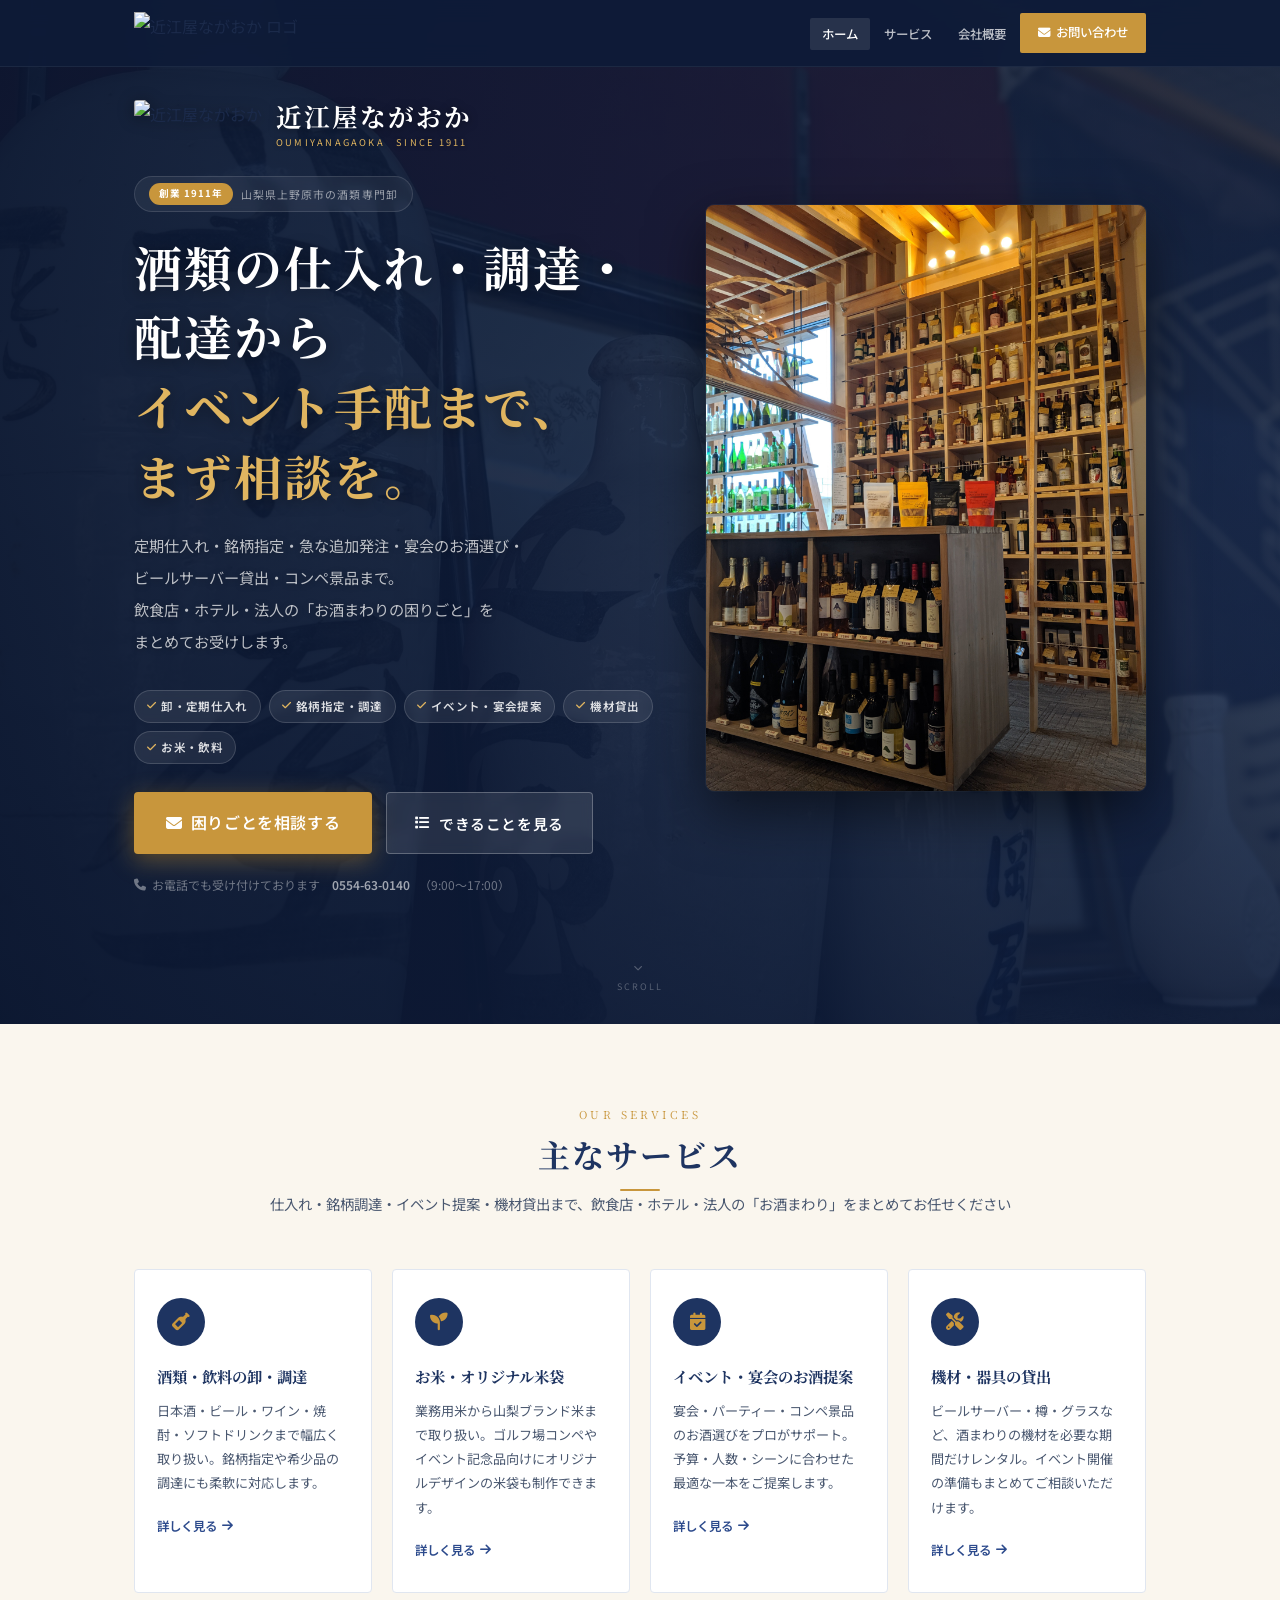
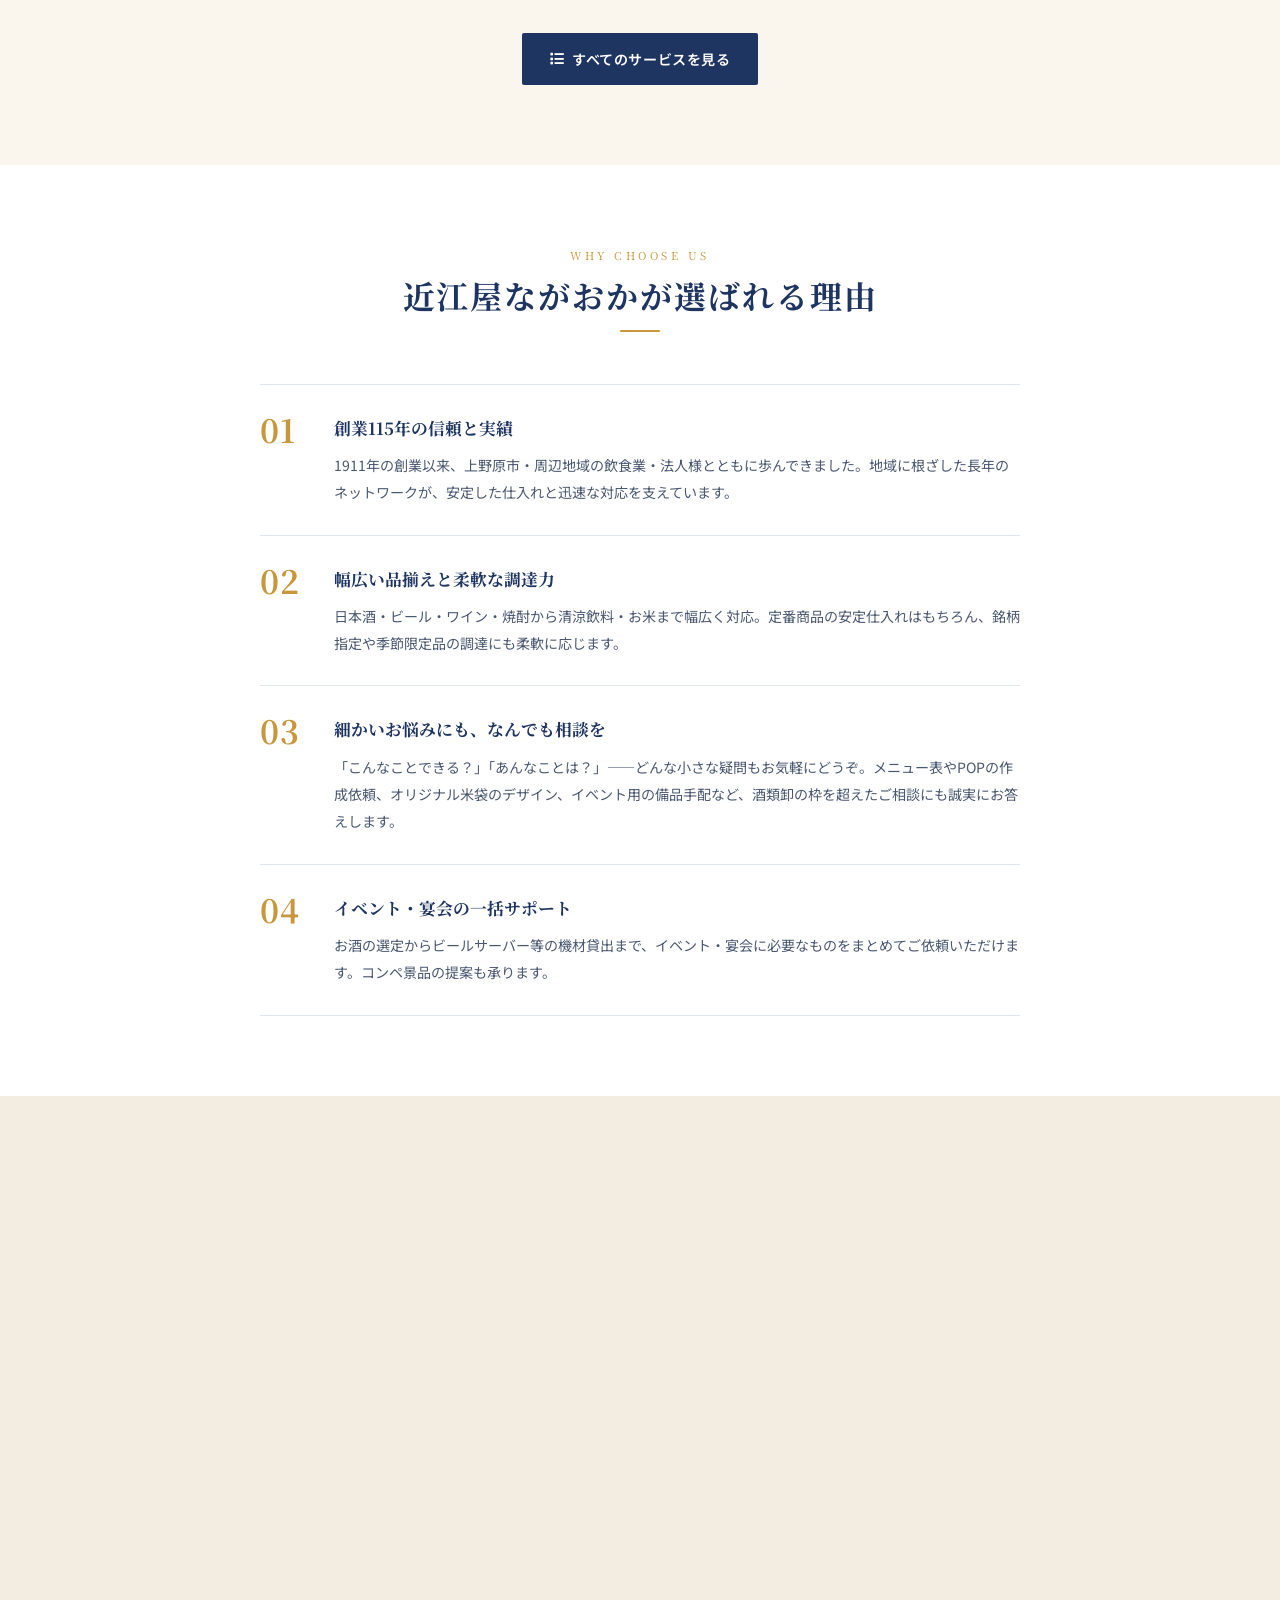
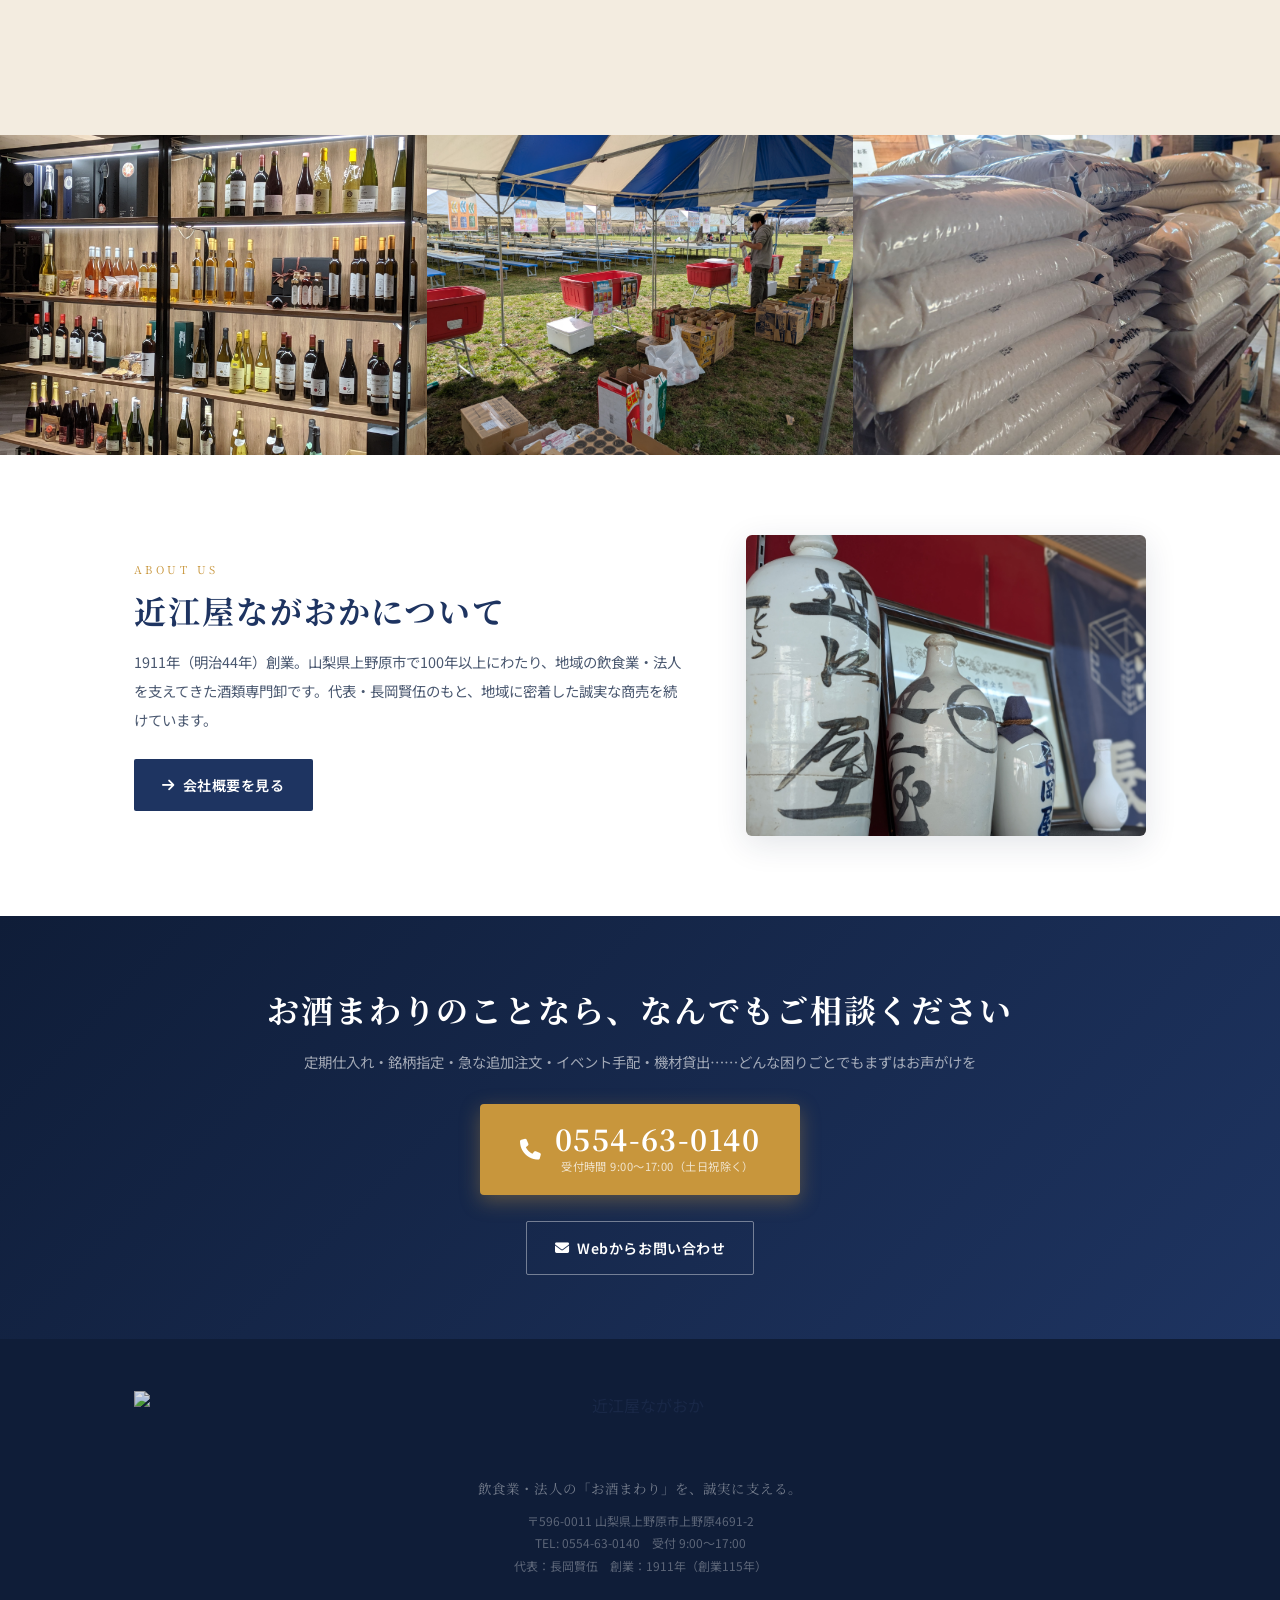
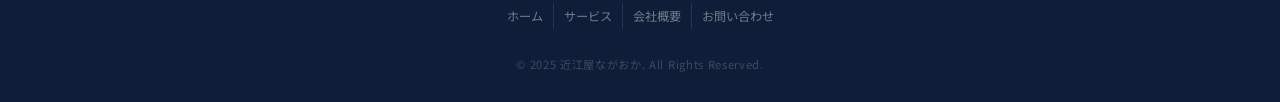
==== commit 8f5777c9: "SEO: add sitemap.xml, robots.txt, canonical, OGP, LocalBusiness structured data" ====
--- a/index.html
+++ b/index.html
@@ -14,9 +14,53 @@
   <!-- Font Awesome -->
   <link rel="stylesheet" href="https://cdn.jsdelivr.net/npm/@fortawesome/fontawesome-free@6.4.0/css/all.min.css">
 
+  <!-- Canonical & Social (SEO) -->
+  <link rel="canonical" href="https://oumiyanagaoka.com/">
+  <meta name="robots" content="index,follow">
+  <meta property="og:type" content="website">
+  <meta property="og:site_name" content="近江屋ながおか">
+  <meta property="og:locale" content="ja_JP">
+  <meta property="og:title" content="近江屋ながおか｜酒類専門卸・上野原市">
+  <meta property="og:description" content="創業1911年、山梨県上野原市の酒類専門卸。日本酒・ビール・ワインの卸・配達・イベント提案・機材貸出まで一括サポート。">
+  <meta property="og:url" content="https://oumiyanagaoka.com/">
+  <meta property="og:image" content="https://oumiyanagaoka.com/img/hero-bg.jpg">
+  <meta name="twitter:card" content="summary_large_image">
+
   <!-- CSS -->
   <link rel="stylesheet" href="css/style.css">
   <link rel="stylesheet" href="css/index.css">
+
+  <!-- 構造化データ: LocalBusiness (ローカルSEOの要) -->
+  <script type="application/ld+json">
+  {
+    "@context": "https://schema.org",
+    "@type": "LiquorStore",
+    "@id": "https://oumiyanagaoka.com/#business",
+    "name": "近江屋ながおか",
+    "alternateName": "ながおか商店",
+    "description": "創業1911年、山梨県上野原市の酒類専門卸。日本酒・ビール・ワインの卸・配達・イベント提案・機材貸出まで対応。",
+    "url": "https://oumiyanagaoka.com/",
+    "telephone": "+81-554-63-0140",
+    "foundingDate": "1911",
+    "image": "https://oumiyanagaoka.com/img/hero-bg.jpg",
+    "priceRange": "¥¥",
+    "address": {
+      "@type": "PostalAddress",
+      "postalCode": "596-0011",
+      "addressRegion": "山梨県",
+      "addressLocality": "上野原市",
+      "streetAddress": "上野原4691-2",
+      "addressCountry": "JP"
+    },
+    "areaServed": ["上野原市", "大月市", "相模原市"],
+    "openingHoursSpecification": {
+      "@type": "OpeningHoursSpecification",
+      "dayOfWeek": ["Monday","Tuesday","Wednesday","Thursday","Friday"],
+      "opens": "09:00",
+      "closes": "17:00"
+    }
+  }
+  </script>
 </head>
 <body>
 
